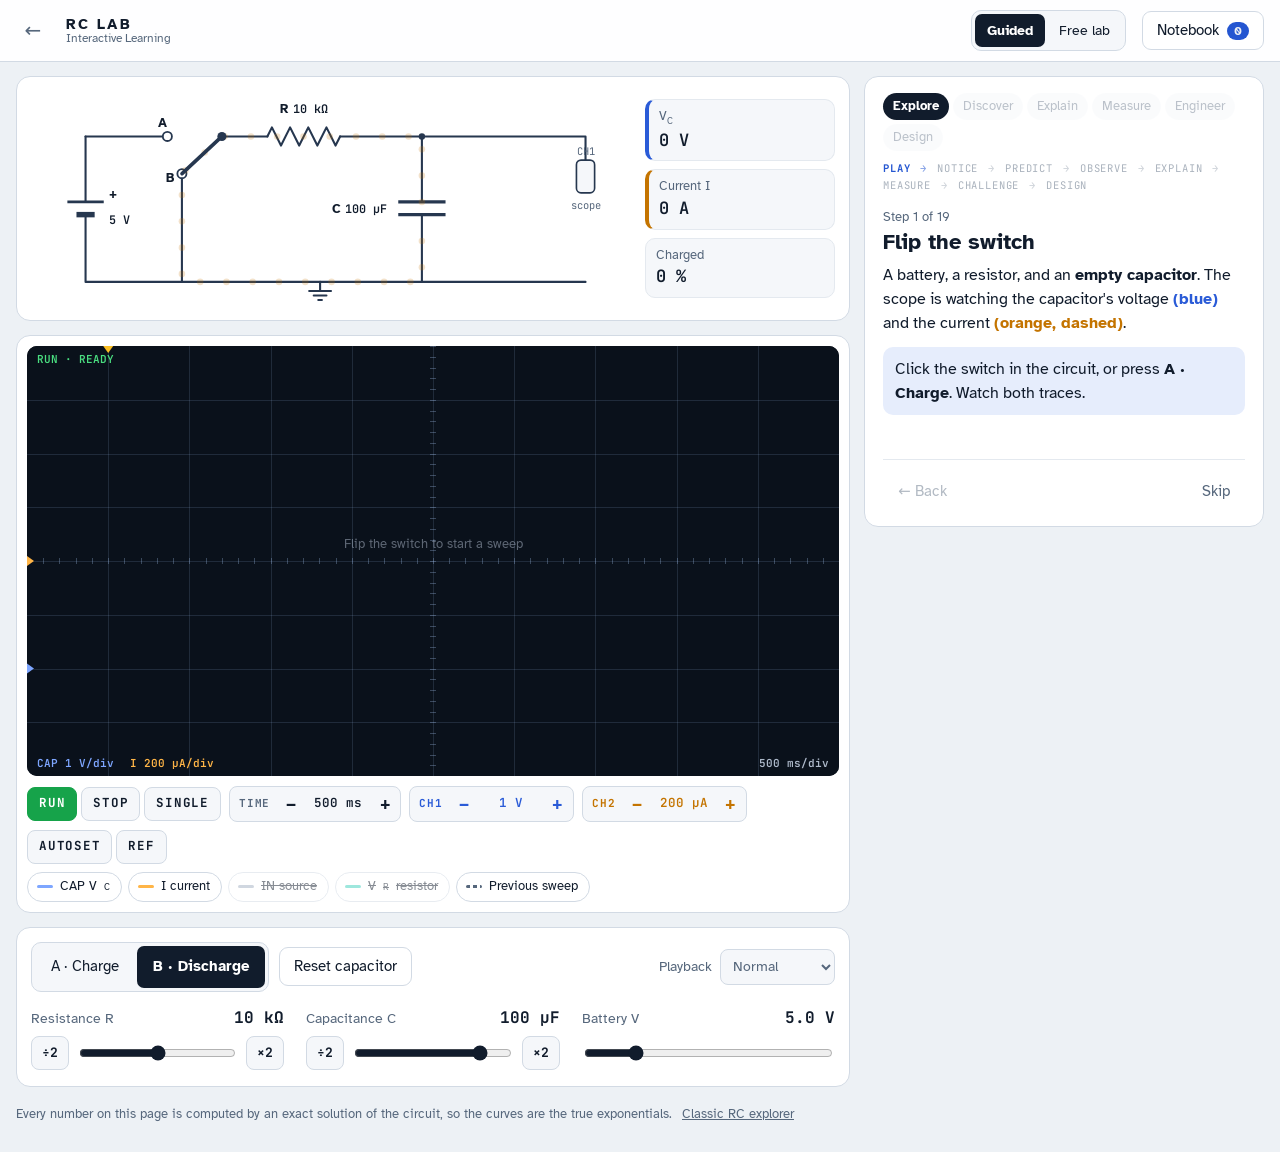
==== rc/index.html @ 4c614e7b "Rebuild the RC lesson as an interactive lab The RC lesson becomes a virtual bench where the learner " ====
<!DOCTYPE html>
<html lang="en">
<head>
<meta charset="utf-8">
<meta name="viewport" content="width=device-width, initial-scale=1, viewport-fit=cover">
<title>RC Lab</title>
<meta name="description" content="A virtual electronics bench: discover the RC time constant by predicting, measuring, breaking and designing with a live oscilloscope.">
<link rel="preconnect" href="https://fonts.googleapis.com">
<link rel="preconnect" href="https://fonts.gstatic.com" crossorigin>
<link href="https://fonts.googleapis.com/css2?family=Atkinson+Hyperlegible:ital,wght@0,400;0,700;1,400&family=JetBrains+Mono:wght@400;600;700&display=swap" rel="stylesheet">
<link rel="stylesheet" href="../core/lab.css">
</head>
<body>
<header class="top">
  <a class="home" href="../" aria-label="All labs">←</a>
  <div class="brand"><b>RC LAB</b><span>Interactive Learning</span></div>
  <div class="seg" id="modeSeg" role="group" aria-label="Lab mode">
    <button type="button" data-mode="guided">Guided</button>
    <button type="button" data-mode="free">Free lab</button>
  </div>
  <button type="button" class="btn nb-toggle" id="nbBtn">Notebook <span class="badge">0</span></button>
</header>

<main class="lab">
  <section class="bench" aria-label="Bench">
    <div class="inst circuit-card">
      <div id="circuit"></div>
      <div class="readouts" id="readouts" aria-label="Live readings"></div>
    </div>

    <div class="inst scope-card">
      <canvas id="scope" tabindex="0" role="img" aria-label="Oscilloscope. Capacitor voltage and current against time. With cursors on, use arrow keys to move the selected cursor, A or B to choose it, Enter to flip the switch."></canvas>
      <div class="scope-bar" role="toolbar" aria-label="Scope controls">
        <div class="grp">
          <button type="button" class="sbtn run" id="runBtn">Run</button>
          <button type="button" class="sbtn stop" id="stopBtn">Stop</button>
          <button type="button" class="sbtn" id="singleBtn">Single</button>
        </div>
        <div class="knob"><span>Time</span><button type="button" id="tMinus" aria-label="Less time per division">−</button><output class="mono" id="tOut"></output><button type="button" id="tPlus" aria-label="More time per division">+</button></div>
        <div class="knob k-vc"><span>CH1</span><button type="button" id="vMinus" aria-label="Fewer volts per division">−</button><output class="mono" id="vOut"></output><button type="button" id="vPlus" aria-label="More volts per division">+</button></div>
        <div class="knob k-i"><span>CH2</span><button type="button" id="iMinus" aria-label="Less current per division">−</button><output class="mono" id="iOut"></output><button type="button" id="iPlus" aria-label="More current per division">+</button></div>
        <div class="grp">
          <button type="button" class="sbtn" id="autoset">Autoset</button>
          <button type="button" class="sbtn" id="refBtn" title="Pin the current sweep as a dashed reference">Ref</button>
          <button type="button" class="sbtn hide" id="cursBtn">Cursors</button>
        </div>
      </div>
      <div class="chips" id="chChips" aria-label="Traces"></div>
      <div id="cursorBox" class="hide"></div>
      <div id="measBox" class="hide"></div>
    </div>

    <div class="inst controls">
      <div class="sw-row">
        <div class="seg big" id="swSeg" role="group" aria-label="Switch position">
          <button type="button" data-sw="A">A · Charge</button>
          <button type="button" data-sw="B">B · Discharge</button>
        </div>
        <button type="button" class="btn" id="resetCap">Reset capacitor</button>
        <label class="speed">Playback
          <select id="speed">
            <option value="real">Real time</option>
            <option value="slow">Slow motion</option>
            <option value="normal" selected>Normal</option>
            <option value="fast">Fast</option>
          </select>
        </label>
      </div>
      <div class="params" id="params"></div>
      <div class="adv hide" id="adv">
        <h3>Source &amp; real-world parts</h3>
        <div class="params" id="advParams"></div>
      </div>
    </div>
  </section>

  <aside class="mission inst" id="mission" aria-label="Mission"></aside>
</main>

<footer class="foot">Every number on this page is computed by an exact solution of the circuit, so the curves are the true exponentials.
  <a href="../rc-circuit-explorer.html">Classic RC explorer</a></footer>

<script type="module" src="main.js"></script>
</body>
</html>
---- core/lab.css ----
/* Shared look for every lab: a quiet instrument bench. The scope screen is always dark,
   like real test gear; the chrome around it follows the system light/dark setting. */

:root {
  --paper: #EDF1F5; --panel: #FFFFFF; --panel2: #F5F7FA; --ink: #111C2C; --muted: #56677C;
  --line: #D2DAE4; --line2: #E4E9EF; --accent: #2456D1; --accent-soft: #E6EDFC;
  --good: #11815A; --good-soft: #E3F4EC; --warn: #A45A00; --warn-soft: #FCF1E1;
  --vc: #2A5BD7; --cur: #C47400; --heat: #E4572E; --wire: #26374F; --focus: #2456D1;
  --radius: 14px;
  color-scheme: light;
}
@media (prefers-color-scheme: dark) {
  :root:not([data-theme="light"]) {
    --paper: #0C131D; --panel: #131D2A; --panel2: #182434; --ink: #E4ECF6; --muted: #93A4BA;
    --line: #273649; --line2: #1F2C3C; --accent: #7EA6FF; --accent-soft: #1B2A44;
    --good: #4ADE9B; --good-soft: #12301F; --warn: #F5B155; --warn-soft: #33250F;
    --vc: #7EA6FF; --cur: #FFB547; --heat: #FF7A4D; --wire: #B7C6D9; --focus: #7EA6FF;
    color-scheme: dark;
  }
}
:root[data-theme="dark"] {
  --paper: #0C131D; --panel: #131D2A; --panel2: #182434; --ink: #E4ECF6; --muted: #93A4BA;
  --line: #273649; --line2: #1F2C3C; --accent: #7EA6FF; --accent-soft: #1B2A44;
  --good: #4ADE9B; --good-soft: #12301F; --warn: #F5B155; --warn-soft: #33250F;
  --vc: #7EA6FF; --cur: #FFB547; --heat: #FF7A4D; --wire: #B7C6D9; --focus: #7EA6FF;
  color-scheme: dark;
}

*, *::before, *::after { box-sizing: border-box; }
html { -webkit-text-size-adjust: 100%; }
body {
  margin: 0; background: var(--paper); color: var(--ink);
  font-family: "Atkinson Hyperlegible", system-ui, -apple-system, "Segoe UI", sans-serif;
  font-size: 16px; line-height: 1.5;
}
.mono, output { font-family: "JetBrains Mono", ui-monospace, Menlo, Consolas, monospace; }
.hide { display: none !important; }
.sr { position: absolute; width: 1px; height: 1px; overflow: hidden; clip: rect(0 0 0 0); white-space: nowrap; }
button, select, input, textarea { font: inherit; color: inherit; }
:focus-visible { outline: 3px solid var(--focus); outline-offset: 2px; }
sub, sup { font-size: .72em; }

/* ── top bar ── */
.top {
  position: sticky; top: 0; z-index: 20; display: flex; align-items: center; gap: 12px 16px; flex-wrap: wrap;
  padding: 10px 16px; padding-top: max(10px, env(safe-area-inset-top));
  background: color-mix(in srgb, var(--panel) 92%, transparent); backdrop-filter: blur(10px);
  border-bottom: 1px solid var(--line);
}
.home { text-decoration: none; color: var(--muted); font-size: 20px; width: 34px; height: 34px; display: grid; place-items: center; border-radius: 9px; }
.home:hover { background: var(--panel2); color: var(--ink); }
.brand { display: flex; flex-direction: column; line-height: 1.1; margin-right: auto; }
.brand b { letter-spacing: .14em; font-size: 15px; }
.brand span { font-size: 12px; color: var(--muted); }

/* ── buttons ── */
.btn {
  border: 1px solid var(--line); background: var(--panel); border-radius: 9px; padding: 7px 14px; cursor: pointer;
  font-size: 15px; display: inline-flex; align-items: center; gap: 8px; min-height: 38px;
}
.btn:hover:not(:disabled) { background: var(--panel2); }
.btn.primary { background: var(--ink); color: var(--panel); border-color: var(--ink); font-weight: 700; }
.btn.primary:hover:not(:disabled) { background: var(--ink); opacity: .9; }
.btn.ghost { background: transparent; border-color: transparent; color: var(--muted); }
.btn.ghost:hover:not(:disabled) { color: var(--ink); background: var(--panel2); }
.btn:disabled { opacity: .45; cursor: not-allowed; }
.icon-btn { border: 0; background: transparent; width: 36px; height: 36px; border-radius: 9px; cursor: pointer; font-size: 16px; color: var(--muted); }
.icon-btn:hover { background: var(--panel2); color: var(--ink); }
.badge { background: var(--accent); color: #fff; border-radius: 20px; padding: 0 7px; font-size: 12px; font-weight: 700; min-width: 20px; text-align: center; }
:root:not([data-theme="light"]) .badge { color: var(--paper); }
.badge.pulse { animation: pulse .7s ease; }
@keyframes pulse { 0% { transform: scale(1); } 40% { transform: scale(1.35); } 100% { transform: scale(1); } }

.seg { display: inline-flex; flex-wrap: wrap; background: var(--panel2); border: 1px solid var(--line); border-radius: 10px; padding: 3px; gap: 2px; }
.seg button { border: 0; background: transparent; padding: 6px 12px; border-radius: 7px; cursor: pointer; font-size: 14px; min-height: 32px; }
.seg button[aria-pressed="true"] { background: var(--ink); color: var(--panel); font-weight: 700; }
.seg button:hover:not([aria-pressed="true"]):not(:disabled) { background: var(--panel); }
.seg button:disabled { opacity: .45; cursor: not-allowed; }
.seg.big button { padding: 9px 16px; font-size: 15px; min-height: 42px; }

/* ── layout ── */
.lab { display: grid; grid-template-columns: minmax(0, 1fr) 400px; gap: 14px; max-width: 1480px; margin: 0 auto; padding: 14px 16px; align-items: start; }
.bench { display: grid; gap: 14px; min-width: 0; }
.inst { background: var(--panel); border: 1px solid var(--line); border-radius: var(--radius); padding: 14px; min-width: 0; }
@media (max-width: 1060px) {
  /* one column: what you act on, what you watch, what you're asked, then the knobs */
  .lab { grid-template-columns: minmax(0, 1fr); }
  .bench { display: contents; }
  .circuit-card { order: 1; }
  .scope-card { order: 2; }
  .mission { order: 3; }
  .controls { order: 4; }
}

/* ── circuit ── */
.circuit-card { display: grid; grid-template-columns: minmax(0, 1fr) 190px; gap: 14px; align-items: center; }
@media (max-width: 720px) { .circuit-card { grid-template-columns: minmax(0, 1fr); } }
.circuit { width: 100%; height: auto; max-height: 240px; display: block; }
.circuit .wire path, .circuit path.wire { stroke: var(--wire); stroke-width: 2.3; fill: none; stroke-linecap: round; stroke-linejoin: round; }
.circuit .plate { stroke: var(--wire); }
.circuit .node { fill: var(--wire); }
.circuit .contact { fill: var(--panel); stroke: var(--wire); stroke-width: 2; }
.circuit .lbl { fill: var(--ink); font-size: 14px; font-weight: 700; }
.circuit .val { fill: var(--ink); font-family: "JetBrains Mono", monospace; font-size: 13px; font-weight: 600; }
.circuit .tiny { fill: var(--muted); font-size: 11.5px; font-family: "JetBrains Mono", monospace; }
.circuit .q { fill: var(--vc); font-weight: 700; font-size: 13px; }
.circuit .realbox { fill: none; stroke: var(--heat); stroke-dasharray: 4 4; stroke-width: 1.4; opacity: .8; }
.circuit .probe { fill: var(--panel2); stroke: var(--wire); stroke-width: 1.8; }
.circuit #dotsA, .circuit #dotsB { fill: var(--cur); }
.circuit #blade { transform-box: view-box; transform-origin: 210px 50px; transition: transform .16s ease; }
.circuit #swHit { cursor: pointer; }
.circuit #swHit:hover { fill: rgba(128,128,128,.08); }
body.locked .circuit #swHit { cursor: not-allowed; }
@media (prefers-reduced-motion: reduce) { .circuit #blade { transition: none; } }

.readouts { display: grid; gap: 8px; }
@media (max-width: 720px) { .readouts { grid-template-columns: repeat(auto-fill, minmax(118px, 1fr)); } .ro-v { font-size: 15px; } }
.ro { background: var(--panel2); border: 1px solid var(--line2); border-radius: 10px; padding: 7px 10px; }
.ro-k { display: block; font-size: 12.5px; color: var(--muted); }
.ro-v { display: block; font-size: 17px; font-weight: 600; white-space: nowrap; overflow: hidden; text-overflow: ellipsis; }
.ro[data-ro="vc"] { border-left: 4px solid var(--vc); }
.ro[data-ro="i"] { border-left: 4px solid var(--cur); }
.ro[data-ro="energy"] .ro-v { font-size: 14px; white-space: normal; }

/* ── scope ── */
.scope-card { padding: 10px; }
#scope { display: block; width: 100%; height: clamp(250px, 34vw, 430px); border-radius: 10px; background: #0A111B; touch-action: pan-y; cursor: default; }
#scope.cursoring { cursor: ew-resize; touch-action: none; }
.scope-bar { display: flex; flex-wrap: wrap; gap: 8px; align-items: center; margin-top: 10px; }
.grp { display: inline-flex; gap: 4px; }
.sbtn {
  border: 1px solid var(--line); background: var(--panel2); border-radius: 8px; padding: 6px 11px; cursor: pointer;
  font-family: "JetBrains Mono", monospace; font-size: 12.5px; font-weight: 700; letter-spacing: .06em; text-transform: uppercase; min-height: 34px;
}
.sbtn:hover { border-color: var(--muted); }
.sbtn[aria-pressed="true"] { background: var(--ink); color: var(--panel); border-color: var(--ink); }
.sbtn.run[aria-pressed="true"] { background: #16A34A; border-color: #16A34A; color: #fff; }
.sbtn.stop[aria-pressed="true"] { background: #DC2626; border-color: #DC2626; color: #fff; }
.knob { display: inline-flex; align-items: center; border: 1px solid var(--line); border-radius: 8px; background: var(--panel2); overflow: hidden; min-height: 34px; }
.knob span { font-family: "JetBrains Mono", monospace; font-size: 11px; font-weight: 700; letter-spacing: .08em; text-transform: uppercase; color: var(--muted); padding: 0 6px 0 9px; }
.knob.k-vc span { color: var(--vc); }
.knob.k-i span { color: var(--cur); }
.knob button { border: 0; background: transparent; width: 30px; height: 34px; cursor: pointer; font-size: 17px; font-weight: 700; }
.knob button:hover { background: var(--panel); }
.knob output { font-size: 12.5px; min-width: 64px; text-align: center; font-weight: 600; }
.chips { display: flex; flex-wrap: wrap; gap: 6px; margin-top: 8px; }
.chip-btn { display: inline-flex; align-items: center; gap: 7px; border: 1px solid var(--line); background: transparent; border-radius: 20px; padding: 3px 11px 3px 9px; font-size: 13px; cursor: pointer; min-height: 30px; }
.chip-btn i { width: 16px; height: 3px; border-radius: 2px; display: inline-block; }
.chip-btn i.ghost { background: repeating-linear-gradient(90deg, var(--muted) 0 4px, transparent 4px 7px); }
.chip-btn[aria-pressed="false"] { opacity: .5; text-decoration: line-through; }

.readtab { width: 100%; border-collapse: collapse; font-size: 13.5px; margin-top: 10px; }
.readtab th, .readtab td { padding: 5px 8px; text-align: right; border-bottom: 1px solid var(--line2); white-space: nowrap; }
.readtab th:first-child { text-align: left; }
.readtab thead th { font-size: 12px; color: var(--muted); font-weight: 400; }
.readtab td { font-family: "JetBrains Mono", monospace; font-variant-numeric: tabular-nums; }
.readtab tbody th { font-family: "JetBrains Mono", monospace; }
#cursorBox, #measBox { overflow-x: auto; position: relative; }
@media (max-width: 560px) { .readtab { font-size: 12px; } .readtab th, .readtab td { padding: 4px 5px; } }
#cursorBox.no-tau .tcol, #cursorBox.no-tau td:nth-child(3) { display: none; }
#measBox h3 { font-size: 14px; margin: 14px 0 0; }
#measBox h3 span { font-weight: 400; color: var(--muted); font-size: 12.5px; margin-left: 6px; }
.meas tr.off td:nth-child(2) { color: var(--warn); font-weight: 700; }
.flag { display: inline-grid; place-items: center; width: 18px; height: 18px; border-radius: 50%; background: var(--warn-soft); color: var(--warn); font-size: 12px; margin-left: 4px; }

/* ── controls ── */
.sw-row { display: flex; flex-wrap: wrap; gap: 10px; align-items: center; }
.speed { margin-left: auto; font-size: 14px; color: var(--muted); display: inline-flex; gap: 8px; align-items: center; }
.speed select { border: 1px solid var(--line); background: var(--panel2); border-radius: 8px; padding: 6px 8px; min-height: 36px; }
.params { display: grid; grid-template-columns: repeat(auto-fill, minmax(230px, 1fr)); gap: 14px 22px; margin-top: 14px; }
.param-head { display: flex; justify-content: space-between; align-items: baseline; gap: 8px; font-size: 14px; color: var(--muted); margin-bottom: 4px; }
.param-head output { color: var(--ink); font-size: 16px; font-weight: 700; }
.param-row { display: flex; align-items: center; gap: 8px; }
.param-hint { font-size: 12.5px; color: var(--muted); margin: 4px 0 0; }
.nudge { border: 1px solid var(--line); background: var(--panel2); border-radius: 8px; min-width: 38px; height: 34px; cursor: pointer; font-family: "JetBrains Mono", monospace; font-size: 13px; font-weight: 700; }
.nudge:hover:not(:disabled) { border-color: var(--muted); }
.param.disabled { opacity: .5; }
input[type=range] { flex: 1; min-width: 0; height: 34px; accent-color: var(--ink); cursor: pointer; }
input[type=range]:disabled { cursor: not-allowed; }
.adv { margin-top: 16px; border-top: 1px solid var(--line2); padding-top: 12px; }
.adv h3 { font-size: 14px; margin: 0; color: var(--muted); font-weight: 700; letter-spacing: .02em; }
.param .seg { width: 100%; }
.param .seg button { flex: 1; }

/* ── mission ── */
.mission { position: sticky; top: 72px; max-height: calc(100vh - 86px); overflow: auto; padding: 16px 18px; }
@media (max-width: 1060px) { .mission { position: static; max-height: none; } }
.m-stages { display: flex; flex-wrap: wrap; gap: 4px; margin-bottom: 10px; }
.m-stage { border: 0; background: var(--panel2); border-radius: 20px; padding: 4px 10px; font-size: 12.5px; cursor: pointer; color: var(--muted); }
.m-stage.past { color: var(--ink); }
.m-stage.on { background: var(--ink); color: var(--panel); font-weight: 700; }
.m-stage:disabled { opacity: .4; cursor: default; }
.m-loop { list-style: none; display: flex; flex-wrap: wrap; gap: 2px 10px; padding: 0; margin: 0 0 14px; font-family: "JetBrains Mono", monospace; font-size: 10.5px; letter-spacing: .08em; text-transform: uppercase; color: var(--muted); }
.m-loop li { opacity: .5; }
.m-loop li:not(:last-child)::after { content: "→"; margin-left: 10px; opacity: .6; }
.m-loop li.on { opacity: 1; color: var(--accent); font-weight: 700; }
.m-count { margin: 0; font-size: 12.5px; color: var(--muted); }
.mission h2 { font-size: 22px; line-height: 1.2; margin: 2px 0 8px; }
.mission h2:focus { outline: none; }
.m-prompt p, .m-reveal p { margin: 0 0 10px; }
.m-act { background: var(--accent-soft); border-radius: 10px; padding: 10px 12px; margin: 12px 0 6px; }
.m-act-fb { min-height: 1.5em; margin: 6px 0; font-size: 14.5px; color: var(--muted); }
.m-actions { display: flex; flex-wrap: wrap; gap: 8px; margin: 10px 0; }
.m-q { border: 1px solid var(--line); border-radius: 12px; padding: 12px; margin: 12px 0; }
.m-q.predict { border-color: var(--accent); box-shadow: 0 0 0 3px var(--accent-soft); }
.m-q .q { font-weight: 700; margin: 0 0 10px; }
.chip { display: inline-block; font-family: "JetBrains Mono", monospace; font-size: 10.5px; letter-spacing: .1em; text-transform: uppercase; background: var(--accent); color: #fff; border-radius: 5px; padding: 2px 6px; margin-right: 8px; vertical-align: 2px; }
:root:not([data-theme="light"]) .chip { color: var(--paper); }
.opts { display: grid; gap: 6px; margin-bottom: 10px; }
.opt { text-align: left; border: 1px solid var(--line); background: var(--panel); border-radius: 9px; padding: 9px 12px; cursor: pointer; min-height: 42px; }
.opt:hover:not(:disabled) { border-color: var(--muted); }
.opt[aria-pressed="true"] { border-color: var(--accent); background: var(--accent-soft); font-weight: 700; }
.opt.wrong { text-decoration: line-through; opacity: .55; }
.m-sub { font-size: 13px; color: var(--muted); margin: 8px 0 0; }
.m-locked { background: var(--panel2); border-radius: 9px; padding: 8px 12px; font-size: 14.5px; }
.m-pvo { display: grid; grid-template-columns: 1fr 1fr; gap: 8px; margin: 12px 0 6px; }
.m-pvo > div { background: var(--panel2); border-radius: 10px; padding: 8px 12px; }
.m-pvo span { display: block; font-size: 12px; color: var(--muted); }
.m-pvo b { font-size: 16px; }
.m-verdict { border-radius: 9px; padding: 8px 12px; font-size: 14.5px; margin: 6px 0 12px; }
.m-verdict.ok { background: var(--good-soft); color: var(--good); }
.m-verdict.surprise { background: var(--warn-soft); color: var(--warn); }
.m-reveal { margin-top: 8px; }
.m-muse { color: var(--muted); font-style: italic; }
.m-small { font-size: 13.5px; color: var(--muted); }
.m-noted { font-size: 13px; color: var(--good); margin: 10px 0 0; }
.m-why { margin: 10px 0 0; }
.m-ideas { padding-left: 1.1em; margin: 8px 0 12px; }
.m-ideas li { margin: 5px 0; }
.m-nav { display: flex; gap: 8px; align-items: center; justify-content: space-between; margin-top: 16px; padding-top: 12px; border-top: 1px solid var(--line2); }
.m-nav .primary { margin-left: auto; }
.spec { background: var(--panel2); border-left: 4px solid var(--accent); border-radius: 6px; padding: 8px 12px; font-size: 14.5px; }
.eq { font-family: "JetBrains Mono", monospace; font-size: 15px; background: var(--panel2); border-radius: 8px; padding: 9px 12px; margin: 8px 0 10px; overflow-x: auto; white-space: nowrap; }
table.mini { border-collapse: collapse; font-size: 13px; font-family: "JetBrains Mono", monospace; margin: 6px 0 10px; }
table.mini th, table.mini td { padding: 3px 8px; border-bottom: 1px solid var(--line2); text-align: right; }
table.mini th { text-align: left; color: var(--muted); font-weight: 400; }
.k-vc { color: var(--vc); font-weight: 700; }
.k-i { color: var(--cur); font-weight: 700; }

.why {
  border: 1px solid var(--accent); color: var(--accent); background: transparent; border-radius: 20px; padding: 3px 11px;
  font-family: "JetBrains Mono", monospace; font-size: 11.5px; font-weight: 700; letter-spacing: .08em; cursor: pointer; min-height: 28px;
}
.why:hover { background: var(--accent-soft); }
.why.sm { padding: 1px 8px; font-size: 10.5px; min-height: 24px; }

/* ── WHY dialog ── */
.why-dlg { border: 1px solid var(--line); border-radius: 16px; padding: 0; width: min(560px, calc(100vw - 32px)); background: var(--panel); color: var(--ink); box-shadow: 0 20px 60px rgba(0,0,0,.3); }
.why-dlg::backdrop { background: rgba(8,14,22,.5); }
.why-dlg header { display: flex; align-items: center; gap: 10px; padding: 14px 16px 6px; }
.why-dlg h2 { font-size: 19px; margin: 0; flex: 1; }
.why-tag { font-family: "JetBrains Mono", monospace; font-size: 11px; font-weight: 700; letter-spacing: .1em; color: var(--accent); border: 1px solid var(--accent); border-radius: 20px; padding: 2px 8px; }
.why-tabs { margin: 6px 16px 0; display: flex; flex-wrap: nowrap; }
.why-tabs button { flex: 1; padding: 6px 6px; font-size: 13.5px; }
.why-body { padding: 10px 18px 18px; }
.why-body p { margin: 8px 0; }

/* ── notebook drawer ── */
.drawer {
  position: fixed; top: 0; right: 0; bottom: 0; width: min(420px, 100vw); z-index: 40; background: var(--panel);
  border-left: 1px solid var(--line); box-shadow: -20px 0 50px rgba(0,0,0,.18); display: flex; flex-direction: column;
  padding-top: env(safe-area-inset-top);
}
.drawer[hidden] { display: none; }
.drawer header { display: flex; align-items: flex-start; gap: 10px; padding: 16px 16px 8px; }
.drawer header div { flex: 1; }
.drawer h2 { margin: 0; font-size: 20px; }
.drawer header p { margin: 2px 0 0; color: var(--muted); font-size: 14px; }
.nb-list { list-style: none; margin: 0; padding: 4px 16px; overflow: auto; flex: 1; }
.nb-list li { display: flex; gap: 10px; padding: 9px 0; border-bottom: 1px solid var(--line2); font-size: 15px; }
.nb-mark { color: var(--good); font-weight: 700; }
.nb-list li.user .nb-mark { color: var(--accent); }
.nb-empty { color: var(--muted); }
.nb-form { padding: 12px 16px; border-top: 1px solid var(--line); display: grid; gap: 8px; }
.nb-form label { font-size: 14px; color: var(--muted); }
.nb-form textarea { border: 1px solid var(--line); border-radius: 9px; padding: 8px 10px; background: var(--panel2); resize: vertical; }
.nb-form .btn { justify-self: start; }
.drawer footer { display: flex; justify-content: space-between; padding: 8px 12px calc(12px + env(safe-area-inset-bottom)); border-top: 1px solid var(--line2); }

.foot { max-width: 1480px; margin: 0 auto; padding: 4px 16px 28px; font-size: 13px; color: var(--muted); }
.foot a { color: inherit; margin-left: 6px; }
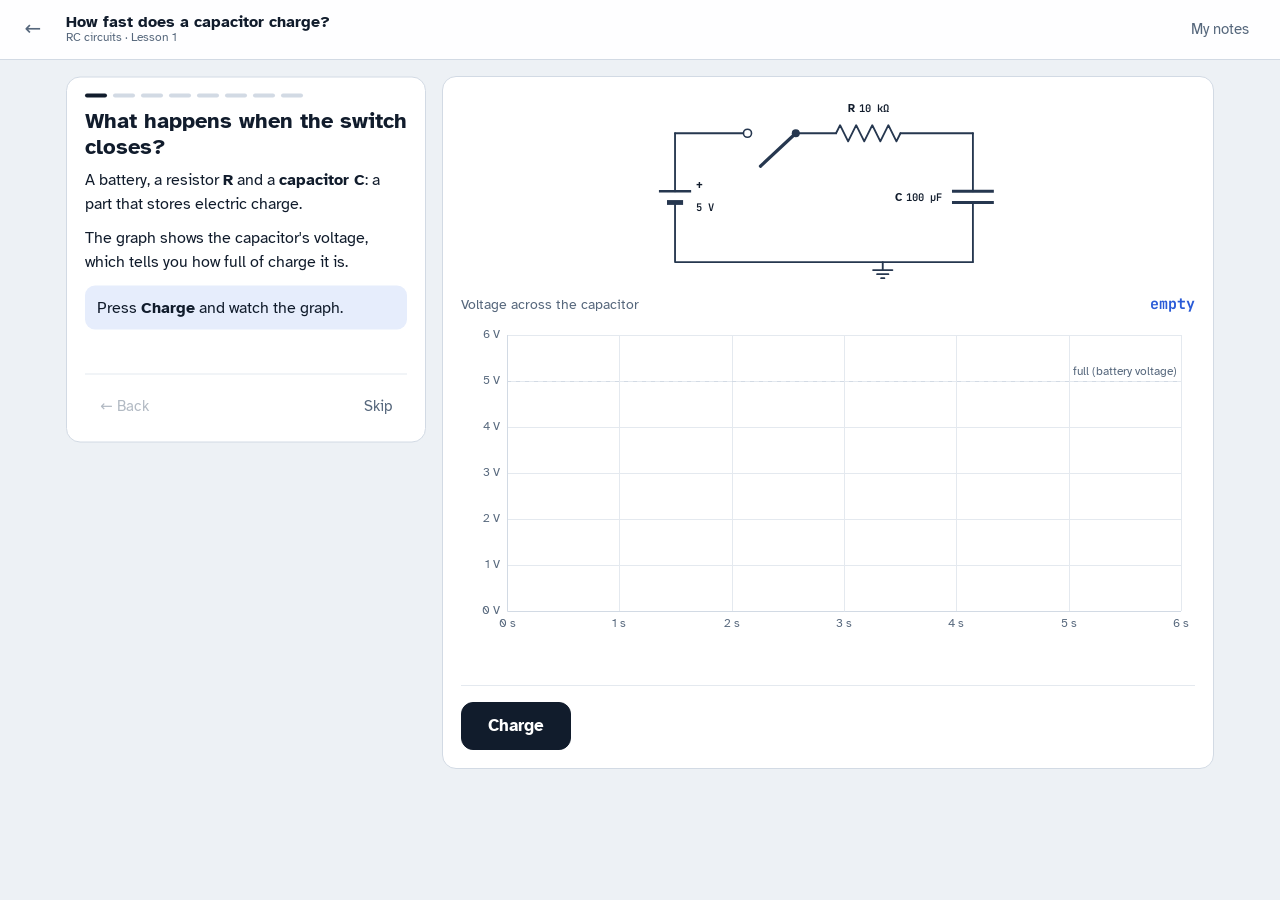
==== commit 52868773: "Simplify RC lesson 1 around one idea; move the full lab to rc/bench A student walkthrough found 38 c" ====
--- a/rc/index.html
+++ b/rc/index.html
@@ -3,82 +3,35 @@
 <head>
 <meta charset="utf-8">
 <meta name="viewport" content="width=device-width, initial-scale=1, viewport-fit=cover">
-<title>RC Lab</title>
-<meta name="description" content="A virtual electronics bench: discover the RC time constant by predicting, measuring, breaking and designing with a live oscilloscope.">
+<title>How Capacitors Charge</title>
+<meta name="description" content="RC circuits, lesson 1: change R and C, watch a capacitor charge, and discover the time constant yourself.">
 <link rel="preconnect" href="https://fonts.googleapis.com">
 <link rel="preconnect" href="https://fonts.gstatic.com" crossorigin>
 <link href="https://fonts.googleapis.com/css2?family=Atkinson+Hyperlegible:ital,wght@0,400;0,700;1,400&family=JetBrains+Mono:wght@400;600;700&display=swap" rel="stylesheet">
 <link rel="stylesheet" href="../core/lab.css">
 </head>
-<body>
+<body class="lesson-page">
 <header class="top">
-  <a class="home" href="../" aria-label="All labs">←</a>
-  <div class="brand"><b>RC LAB</b><span>Interactive Learning</span></div>
-  <div class="seg" id="modeSeg" role="group" aria-label="Lab mode">
-    <button type="button" data-mode="guided">Guided</button>
-    <button type="button" data-mode="free">Free lab</button>
-  </div>
-  <button type="button" class="btn nb-toggle" id="nbBtn">Notebook <span class="badge">0</span></button>
+  <a class="home" href="../" aria-label="All lessons">←</a>
+  <div class="brand"><b class="lesson-title">How fast does a capacitor charge?</b><span>RC circuits · Lesson 1</span></div>
+  <button type="button" class="btn ghost" id="nbBtn">My notes</button>
 </header>
 
-<main class="lab">
-  <section class="bench" aria-label="Bench">
-    <div class="inst circuit-card">
-      <div id="circuit"></div>
-      <div class="readouts" id="readouts" aria-label="Live readings"></div>
-    </div>
+<main class="lesson">
+  <aside class="mission inst" id="mission" aria-label="Lesson"></aside>
 
-    <div class="inst scope-card">
-      <canvas id="scope" tabindex="0" role="img" aria-label="Oscilloscope. Capacitor voltage and current against time. With cursors on, use arrow keys to move the selected cursor, A or B to choose it, Enter to flip the switch."></canvas>
-      <div class="scope-bar" role="toolbar" aria-label="Scope controls">
-        <div class="grp">
-          <button type="button" class="sbtn run" id="runBtn">Run</button>
-          <button type="button" class="sbtn stop" id="stopBtn">Stop</button>
-          <button type="button" class="sbtn" id="singleBtn">Single</button>
-        </div>
-        <div class="knob"><span>Time</span><button type="button" id="tMinus" aria-label="Less time per division">−</button><output class="mono" id="tOut"></output><button type="button" id="tPlus" aria-label="More time per division">+</button></div>
-        <div class="knob k-vc"><span>CH1</span><button type="button" id="vMinus" aria-label="Fewer volts per division">−</button><output class="mono" id="vOut"></output><button type="button" id="vPlus" aria-label="More volts per division">+</button></div>
-        <div class="knob k-i"><span>CH2</span><button type="button" id="iMinus" aria-label="Less current per division">−</button><output class="mono" id="iOut"></output><button type="button" id="iPlus" aria-label="More current per division">+</button></div>
-        <div class="grp">
-          <button type="button" class="sbtn" id="autoset">Autoset</button>
-          <button type="button" class="sbtn" id="refBtn" title="Pin the current sweep as a dashed reference">Ref</button>
-          <button type="button" class="sbtn hide" id="cursBtn">Cursors</button>
-        </div>
-      </div>
-      <div class="chips" id="chChips" aria-label="Traces"></div>
-      <div id="cursorBox" class="hide"></div>
-      <div id="measBox" class="hide"></div>
-    </div>
-
-    <div class="inst controls">
-      <div class="sw-row">
-        <div class="seg big" id="swSeg" role="group" aria-label="Switch position">
-          <button type="button" data-sw="A">A · Charge</button>
-          <button type="button" data-sw="B">B · Discharge</button>
-        </div>
-        <button type="button" class="btn" id="resetCap">Reset capacitor</button>
-        <label class="speed">Playback
-          <select id="speed">
-            <option value="real">Real time</option>
-            <option value="slow">Slow motion</option>
-            <option value="normal" selected>Normal</option>
-            <option value="fast">Fast</option>
-          </select>
-        </label>
-      </div>
+  <section class="stage inst" aria-label="Experiment">
+    <div id="circuit" class="stage-circuit"></div>
+    <div class="graph-head"><span>Voltage across the capacitor</span><b class="mono" id="vRead">empty</b></div>
+    <canvas id="scope" role="img" aria-label="Graph of the capacitor's voltage against time, from 0 to 6 seconds"></canvas>
+    <div class="legend" id="legend" aria-live="off"></div>
+    <div class="stage-controls">
+      <button type="button" class="btn primary charge" id="chargeBtn">Charge</button>
       <div class="params" id="params"></div>
-      <div class="adv hide" id="adv">
-        <h3>Source &amp; real-world parts</h3>
-        <div class="params" id="advParams"></div>
-      </div>
+      <p id="tauRead" class="tau-read hide"></p>
     </div>
   </section>
-
-  <aside class="mission inst" id="mission" aria-label="Mission"></aside>
 </main>
-
-<footer class="foot">Every number on this page is computed by an exact solution of the circuit, so the curves are the true exponentials.
-  <a href="../rc-circuit-explorer.html">Classic RC explorer</a></footer>
 
 <script type="module" src="main.js"></script>
 </body>
--- a/core/lab.css
+++ b/core/lab.css
@@ -5,7 +5,7 @@
   --paper: #EDF1F5; --panel: #FFFFFF; --panel2: #F5F7FA; --ink: #111C2C; --muted: #56677C;
   --line: #D2DAE4; --line2: #E4E9EF; --accent: #2456D1; --accent-soft: #E6EDFC;
   --good: #11815A; --good-soft: #E3F4EC; --warn: #A45A00; --warn-soft: #FCF1E1;
-  --vc: #2A5BD7; --cur: #C47400; --heat: #E4572E; --wire: #26374F; --focus: #2456D1;
+  --vc: #2A5BD7; --ghost: #B4C3DD; --cur: #C47400; --heat: #E4572E; --wire: #26374F; --focus: #2456D1;
   --radius: 14px;
   color-scheme: light;
 }
@@ -14,7 +14,7 @@
     --paper: #0C131D; --panel: #131D2A; --panel2: #182434; --ink: #E4ECF6; --muted: #93A4BA;
     --line: #273649; --line2: #1F2C3C; --accent: #7EA6FF; --accent-soft: #1B2A44;
     --good: #4ADE9B; --good-soft: #12301F; --warn: #F5B155; --warn-soft: #33250F;
-    --vc: #7EA6FF; --cur: #FFB547; --heat: #FF7A4D; --wire: #B7C6D9; --focus: #7EA6FF;
+    --vc: #7EA6FF; --ghost: #3A4E6E; --cur: #FFB547; --heat: #FF7A4D; --wire: #B7C6D9; --focus: #7EA6FF;
     color-scheme: dark;
   }
 }
@@ -22,7 +22,7 @@
   --paper: #0C131D; --panel: #131D2A; --panel2: #182434; --ink: #E4ECF6; --muted: #93A4BA;
   --line: #273649; --line2: #1F2C3C; --accent: #7EA6FF; --accent-soft: #1B2A44;
   --good: #4ADE9B; --good-soft: #12301F; --warn: #F5B155; --warn-soft: #33250F;
-  --vc: #7EA6FF; --cur: #FFB547; --heat: #FF7A4D; --wire: #B7C6D9; --focus: #7EA6FF;
+  --vc: #7EA6FF; --ghost: #3A4E6E; --cur: #FFB547; --heat: #FF7A4D; --wire: #B7C6D9; --focus: #7EA6FF;
   color-scheme: dark;
 }
 
@@ -279,3 +279,55 @@
 
 .foot { max-width: 1480px; margin: 0 auto; padding: 4px 16px 28px; font-size: 13px; color: var(--muted); }
 .foot a { color: inherit; margin-left: 6px; }
+
+/* ───────── Beginner lesson layout: question → experiment, nothing else competing ───────── */
+.lesson-page .top { flex-wrap: nowrap; }
+.lesson-title { letter-spacing: 0 !important; font-size: 16px !important; }
+.lesson { display: grid; grid-template-columns: 360px minmax(0, 1fr); gap: 16px; max-width: 1180px; margin: 0 auto; padding: 16px; align-items: start; }
+.lesson .mission { position: sticky; top: 76px; max-height: calc(100vh - 92px); }
+@media (max-width: 900px) {
+  .lesson { grid-template-columns: minmax(0, 1fr); }
+  .lesson .mission { position: static; max-height: none; }
+}
+.stage { padding: 16px 18px 18px; }
+.stage-circuit .circuit { max-height: 190px; margin: 0 auto; }
+.circuit.simple .adv { display: none; }
+.graph-head { display: flex; justify-content: space-between; align-items: baseline; margin: 10px 0 6px; font-size: 14px; color: var(--muted); }
+.graph-head b { color: var(--vc); font-size: 15px; }
+.lesson #scope { height: clamp(220px, 30vw, 320px); background: var(--panel); border-radius: 0; touch-action: pan-y; }
+.legend { display: flex; flex-wrap: wrap; gap: 4px 18px; min-height: 22px; margin: 6px 0 0 46px; font-size: 13.5px; }
+.legend span { display: inline-flex; align-items: center; gap: 7px; }
+.legend small { color: var(--muted); font-size: 12.5px; }
+.legend .sw { width: 18px; height: 3px; border-radius: 2px; display: inline-block; }
+.legend .sw.now { background: var(--vc); height: 4px; }
+.legend .sw.last { background: var(--ghost); height: 4px; }
+.legend .sw.ref { background: repeating-linear-gradient(90deg, var(--muted) 0 5px, transparent 5px 9px); }
+.stage-controls { display: flex; flex-wrap: wrap; gap: 14px 24px; align-items: flex-end; margin-top: 16px; padding-top: 16px; border-top: 1px solid var(--line2); }
+.stage-controls .params { flex: 1; margin: 0; min-width: min(100%, 260px); grid-template-columns: repeat(auto-fit, minmax(220px, 1fr)); }
+.btn.charge { min-height: 48px; padding: 10px 26px; font-size: 17px; border-radius: 12px; }
+.tau-read { width: 100%; margin: 0; font-family: "JetBrains Mono", monospace; font-size: 15px; color: var(--muted); }
+.tau-read b { color: var(--ink); }
+.param.changed .param-head output { animation: flash 1s ease; }
+@keyframes flash { 0% { color: var(--vc); background: var(--accent-soft); } 100% { background: transparent; } }
+@media (prefers-reduced-motion: reduce) { .param.changed .param-head output { animation: none; } }
+.m-dots { display: flex; gap: 6px; margin: 0 0 10px; }
+.m-dots span { width: 22px; height: 4px; border-radius: 2px; background: var(--line); }
+.m-dots span.past { background: var(--muted); }
+.m-dots span.on { background: var(--ink); }
+.m-found { padding-left: 1.1em; margin: 6px 0 12px; }
+.m-found li { margin: 6px 0; }
+.m-next { padding-left: 1.1em; margin: 4px 0 10px; color: var(--muted); }
+.lesson .m-locked { background: transparent; padding: 0; color: var(--muted); }
+.lesson > * { order: 0 !important; }
+.lesson-page #nbBtn { white-space: nowrap; }
+@media (max-width: 900px) {
+  /* the one action stays under the thumb, wherever the student has scrolled */
+  .lesson-page { padding-bottom: 84px; }
+  .lesson-page .btn.charge {
+    position: fixed; left: 16px; right: 16px; bottom: max(14px, env(safe-area-inset-bottom)); z-index: 30;
+    justify-content: center; box-shadow: 0 8px 24px rgba(8, 14, 22, .25);
+  }
+  .stage-circuit .circuit { max-height: 150px; }
+  .stage-controls:not(:has(.params:not(.hide))) { border: 0; padding: 0; margin: 0; }
+  .lesson .mission h2 { font-size: 20px; }
+}
